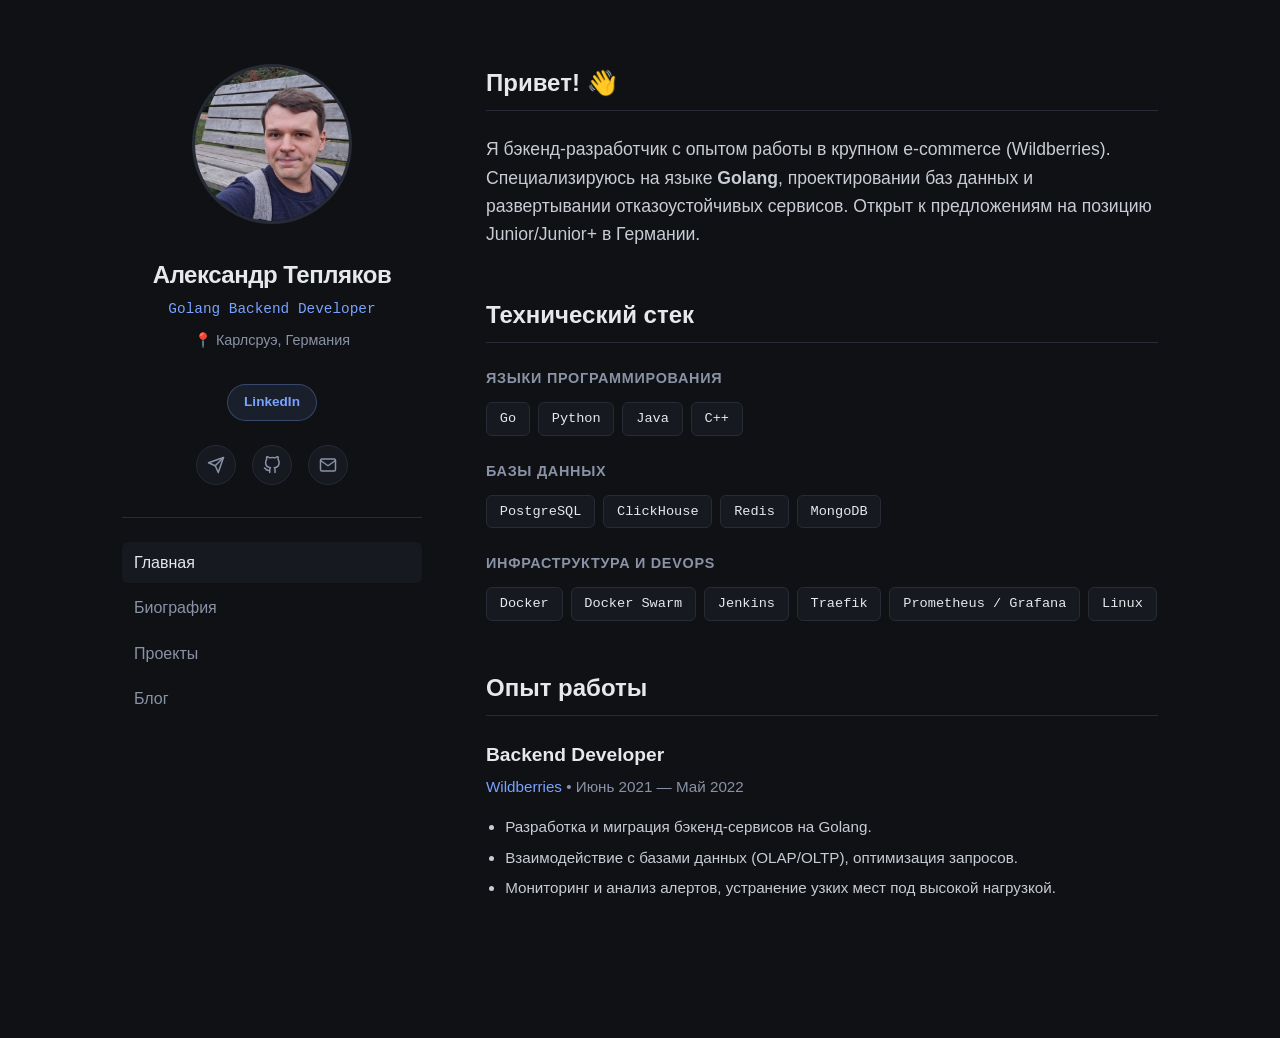
==== portfolio/front/index.html @ ede5eae7 "feat: initial commit - portfolio site with docker and nginx" ====
<!DOCTYPE html>
<html lang="ru">
<head>
  <meta charset="UTF-8" />
  <meta name="viewport" content="width=device-width, initial-scale=1.0" />
  <title>Александр Тепляков — Golang Developer</title>
  <meta name="description" content="Backend-разработчик на Golang. Проектирую API, базы данных и разворачиваю сервисы в Docker." />
  <link rel="stylesheet" href="assets/style.css" />
</head>
<body>
  <div class="layout">
    <!-- ЛЕВАЯ КОЛОНКА (Профиль) -->
    <aside class="sidebar">
      <!-- Аватарка -->
      <img src="assets/images/photo_round.jpg" alt="Александр Тепляков" class="avatar" />
      
      <h1>Александр Тепляков</h1>
      <p class="role">Golang Backend Developer</p>
      <p class="location">📍 Карлсруэ, Германия</p>

      <a href="https://www.linkedin.com/in/aleksandr-tepliakov" target="_blank" class="linkedin-btn">LinkedIn</a>
      
      <!-- Соцсети (иконки в ряд) -->
      <div class="social-icons">
        <a href="https://t.me/GrajdaninSvobod" target="_blank" title="Telegram">
          <svg viewBox="0 0 24 24" fill="none" stroke="currentColor" stroke-width="2" stroke-linecap="round" stroke-linejoin="round"><line x1="22" y1="2" x2="11" y2="13"></line><polygon points="22 2 15 22 11 13 2 9 22 2"></polygon></svg>
        </a>
        <a href="https://github.com/AlexanderGrS" target="_blank" title="GitHub">
          <svg viewBox="0 0 24 24" fill="none" stroke="currentColor" stroke-width="2" stroke-linecap="round" stroke-linejoin="round"><path d="M9 19c-5 1.5-5-2.5-7-3m14 6v-3.87a3.37 3.37 0 0 0-.94-2.61c3.14-.35 6.44-1.54 6.44-7A5.44 5.44 0 0 0 20 4.77 5.07 5.07 0 0 0 19.91 1S18.73.65 16 2.48a13.38 13.38 0 0 0-7 0C6.27.65 5.09 1 5.09 1A5.07 5.07 0 0 0 5 4.77a5.44 5.44 0 0 0-1.5 3.78c0 5.42 3.3 6.61 6.44 7A3.37 3.37 0 0 0 9 18.13V22"></path></svg>
        </a>
        <a href="mailto:sasha.stworktm@gmail.com" title="Email">
          <svg viewBox="0 0 24 24" fill="none" stroke="currentColor" stroke-width="2" stroke-linecap="round" stroke-linejoin="round"><path d="M4 4h16c1.1 0 2 .9 2 2v12c0 1.1-.9 2-2 2H4c-1.1 0-2-.9-2-2V6c0-1.1.9-2 2-2z"></path><polyline points="22,6 12,13 2,6"></polyline></svg>
        </a>
      </div>

      <!-- Навигация по разделам -->
      <nav class="main-nav">
        <a href="/index.html" class="active">Главная</a>
        <a href="/bio.html">Биография</a>
        <a href="/projects.html">Проекты</a>
        <a href="/blog.html">Блог</a>
      </nav>
    </aside>

    <!-- ПРАВАЯ КОЛОНКА (Контент) -->
    <main class="content">
      <section class="about">
        <h2>Привет! 👋</h2>
        <p>
          Я бэкенд-разработчик с опытом работы в крупном e-commerce (Wildberries). 
          Специализируюсь на языке <strong>Golang</strong>, проектировании баз данных и развертывании отказоустойчивых сервисов. 
          Открыт к предложениям на позицию Junior/Junior+ в Германии.
        </p>
      </section>

      <section class="skills">
        <h2>Технический стек</h2>
        
        <div class="skill-group">
          <h3>Языки программирования</h3>
          <div class="tags">
            <span class="tag">Go</span>
            <span class="tag">Python</span>
            <span class="tag">Java</span>
            <span class="tag">C++</span>
          </div>
        </div>

        <div class="skill-group">
          <h3>Базы данных</h3>
          <div class="tags">
            <span class="tag">PostgreSQL</span>
            <span class="tag">ClickHouse</span>
            <span class="tag">Redis</span>
            <span class="tag">MongoDB</span>
          </div>
        </div>

        <div class="skill-group">
          <h3>Инфраструктура и DevOps</h3>
          <div class="tags">
            <span class="tag">Docker</span>
            <span class="tag">Docker Swarm</span>
            <span class="tag">Jenkins</span>
            <span class="tag">Traefik</span>
            <span class="tag">Prometheus / Grafana</span>
            <span class="tag">Linux</span>
          </div>
        </div>
      </section>

      <section class="experience">
        <h2>Опыт работы</h2>
        <div class="job">
          <h3>Backend Developer</h3>
          <p class="company">Wildberries <span class="dates">• Июнь 2021 — Май 2022</span></p>
          <ul>
            <li>Разработка и миграция бэкенд-сервисов на Golang.</li>
            <li>Взаимодействие с базами данных (OLAP/OLTP), оптимизация запросов.</li>
            <li>Мониторинг и анализ алертов, устранение узких мест под высокой нагрузкой.</li>
          </ul>
        </div>
      </section>
    </main>
  </div>
</body>
</html>
---- portfolio/front/assets/style.css ----
:root {
  --bg: #0f1115;
  --surface: #161920; /* Цвет для карточек и панелей */
  --fg: #e6e8eb;
  --muted: #8a92a6;
  --accent: #7aa2ff;
  --border: #262b36;
}

* { box-sizing: border-box; }

html, body {
  margin: 0;
  padding: 0;
  background: var(--bg);
  color: var(--fg);
  font-family: -apple-system, BlinkMacSystemFont, "Segoe UI", Roboto, sans-serif;
  line-height: 1.6;
  -webkit-font-smoothing: antialiased;
}

/* --- СЕТКА МАКЕТА --- */
.layout {
  max-width: 1100px; /* Теперь сайт шире */
  margin: 0 auto;
  padding: 4rem 2rem;
  display: grid;
  grid-template-columns: 300px 1fr; /* Левая колонка 300px, правая - остальное */
  gap: 4rem; /* Расстояние между колонками */
  align-items: start;
}

/* --- ЛЕВАЯ КОЛОНКА --- */
.sidebar {
  position: sticky; /* Колонка "прилипает" при скролле */
  top: 4rem;
  text-align: center;
}

.avatar {
  width: 160px;
  height: 160px;
  border-radius: 50%; /* Делает картинку круглой */
  object-fit: cover; /* Чтобы фото не плющилось */
  border: 3px solid var(--border);
  margin-bottom: 1.5rem;
  background-color: var(--surface);
}

.sidebar h1 {
  font-size: 1.5rem;
  margin: 0 0 0.25rem;
  letter-spacing: -0.02em;
}

.role {
  color: var(--accent);
  font-family: ui-monospace, "SF Mono", Menlo, monospace;
  font-size: 0.9rem;
  margin: 0 0 0.5rem;
}

.location {
  color: var(--muted);
  font-size: 0.9rem;
  margin: 0 0 2rem;
}

/* Кнопка LinkedIn */
.linkedin-btn {
  display: inline-block;
  margin-bottom: 1.5rem;
  padding: 0.4rem 1rem;
  background: rgba(122, 162, 255, 0.1);
  color: var(--accent);
  border: 1px solid rgba(122, 162, 255, 0.3);
  border-radius: 20px;
  text-decoration: none;
  font-size: 0.85rem;
  font-weight: 600;
  transition: all 0.2s ease;
}

.linkedin-btn:hover {
  background: var(--accent);
  color: var(--bg);
  transform: translateY(-2px);
}

/* Соцсети */
.social-icons {
  display: flex;
  justify-content: center;
  gap: 1rem;
  margin-bottom: 2rem;
}

.social-icons a {
  display: flex;
  align-items: center;
  justify-content: center;
  width: 40px;
  height: 40px;
  background: var(--surface);
  border: 1px solid var(--border);
  border-radius: 50%; /* Круглые кнопки */
  color: var(--muted);
  transition: all 0.2s ease;
}

.social-icons a:hover {
  color: var(--accent);
  border-color: var(--accent);
  transform: translateY(-2px); /* Легкий подскок при наведении */
}

.social-icons svg {
  width: 18px;
  height: 18px;
}

/* Навигация по сайту */
.main-nav {
  display: flex;
  flex-direction: column;
  gap: 0.25rem;
  text-align: left;
  border-top: 1px solid var(--border);
  padding-top: 1.5rem;
}

.main-nav a {
  color: var(--muted);
  text-decoration: none;
  padding: 0.5rem 0.75rem;
  border-radius: 6px;
  transition: all 0.2s ease;
  font-weight: 500;
}

.main-nav a:hover, .main-nav a.active {
  background: var(--surface);
  color: var(--fg);
}

/* --- ПРАВАЯ КОЛОНКА (КОНТЕНТ) --- */
.content h2 {
  font-size: 1.5rem;
  margin-top: 0;
  margin-bottom: 1.5rem;
  border-bottom: 1px solid var(--border);
  padding-bottom: 0.5rem;
}

.about p {
  font-size: 1.1rem;
  color: #c8ccd4;
  margin-bottom: 3rem;
}

/* Секция навыков */
.skills {
  margin-bottom: 3rem;
}

.skill-group {
  margin-bottom: 1.5rem;
}

.skill-group h3 {
  font-size: 0.9rem;
  color: var(--muted);
  text-transform: uppercase;
  letter-spacing: 0.05em;
  margin-bottom: 0.75rem;
}

.tags {
  display: flex;
  flex-wrap: wrap;
  gap: 0.5rem;
}

.tag {
  background: var(--surface);
  border: 1px solid var(--border);
  color: var(--fg);
  padding: 0.3rem 0.8rem;
  border-radius: 6px;
  font-family: ui-monospace, "SF Mono", Menlo, monospace;
  font-size: 0.85rem;
}

/* Секция опыта */
.job {
  margin-bottom: 2rem;
}

.job h3 {
  margin: 0 0 0.25rem;
  font-size: 1.2rem;
}

.company {
  color: var(--accent);
  font-weight: 500;
  margin: 0 0 1rem;
  font-size: 0.95rem;
}

.dates {
  color: var(--muted);
  font-weight: normal;
}

.job ul {
  margin: 0;
  padding-left: 1.2rem;
  color: #c8ccd4;
}

.job li {
  margin-bottom: 0.5rem;
}

/* --- АДАПТИВНОСТЬ (МОБИЛЬНЫЕ) --- */
@media (max-width: 800px) {
  .layout {
    grid-template-columns: 1fr; /* Складываем в одну колонку */
    gap: 2rem;
    padding: 2rem 1rem;
  }

  .sidebar {
    position: static; /* Убираем "прилипание" на телефонах */
    text-align: center;
  }

  .links {
    flex-direction: row; /* Ссылки в ряд на мобилке */
    flex-wrap: wrap;
    justify-content: center;
  }
  
  .links a {
    width: auto;
  }
}

/* --- СТИЛИ ДЛЯ БИОГРАФИИ --- */

.bio-intro {
  display: flex;
  gap: 2rem;
  align-items: flex-start;
  margin-bottom: 3rem;
}

.bio-photo {
  width: 280px;
  border-radius: 12px;
  object-fit: cover;
  border: 1px solid var(--border);
  box-shadow: 0 10px 30px rgba(0,0,0,0.3);
}

.bio-text-short p {
  margin-top: 0;
}

/* Таймлайн */
.timeline {
  border-left: 2px solid var(--border);
  padding-left: 1.5rem;
  margin-left: 1rem;
  margin-bottom: 3rem;
}

.timeline-item {
  position: relative;
  margin-bottom: 2rem;
}

.timeline-item::before {
  content: '';
  position: absolute;
  left: -1.95rem;
  top: 0.25rem;
  width: 12px;
  height: 12px;
  border-radius: 50%;
  background: var(--accent);
  border: 2px solid var(--bg);
}

.timeline-date {
  font-family: ui-monospace, monospace;
  color: var(--accent);
  font-weight: bold;
  font-size: 0.9rem;
  margin-bottom: 0.25rem;
}

.timeline-content h3 {
  margin: 0 0 0.5rem;
  font-size: 1.1rem;
}

.timeline-content p {
  margin: 0;
  color: var(--muted);
  font-size: 0.95rem;
}

/* Карточки активизма */
.card-grid {
  display: grid;
  grid-template-columns: repeat(auto-fit, minmax(240px, 1fr));
  gap: 1rem;
  margin-top: 1.5rem;
  margin-bottom: 2rem;
}

.card {
  background: var(--surface);
  border: 1px solid var(--border);
  padding: 1.5rem;
  border-radius: 12px;
}

.card h4 {
  margin: 0 0 0.5rem;
  color: var(--accent);
  font-size: 1rem;
}

.card p {
  margin: 0;
  font-size: 0.9rem;
  color: var(--muted);
}

/* Аккордеон (Спойлер) */
.press-details {
  background: var(--surface);
  border: 1px solid var(--border);
  border-radius: 8px;
  padding: 1rem;
  margin-top: 2rem;
  cursor: pointer;
}

.press-details summary {
  font-weight: 600;
  color: var(--fg);
  outline: none;
}

.press-details summary:hover {
  color: var(--accent);
}

.press-content {
  margin-top: 1rem;
  padding-top: 1rem;
  border-top: 1px solid var(--border);
  font-size: 0.95rem;
}

.press-content a {
  color: var(--accent);
  text-decoration: none;
}

.press-content a:hover {
  text-decoration: underline;
}

/* --- МОБИЛЬНАЯ АДАПТАЦИЯ --- */
@media (max-width: 800px) {
  .bio-intro {
    flex-direction: column;
    align-items: center;
    text-align: center;
  }
  .bio-photo {
    width: 100%;
    max-width: 300px;
  }
  .timeline {
    margin-left: 0;
  }
}

/* Выделение главного навыка */ /* Конец второй версии стилей биографии */
.highlight-tag {
  background: rgba(122, 162, 255, 0.15); /* Прозрачный синий акцент */
  border-color: var(--accent);
  color: var(--accent);
  font-weight: bold;
}

/* Стили для списка языков */
.languages ul {
  display: flex;
  flex-wrap: wrap;
  gap: 1.5rem;
  padding: 0;
  list-style: none;
}

.languages li {
  background: var(--surface);
  border: 1px solid var(--border);
  padding: 0.5rem 1rem;
  border-radius: 8px;
  font-size: 0.95rem;
  color: var(--fg);
}

/* Чуть уменьшим отступы внутри карточек опыта для компактности */
.job ul {
  padding-left: 1.2rem;
}
.job li {
  margin-bottom: 0.4rem;
  font-size: 0.95rem;
  color: #c8ccd4;
}

/* Конец второй версии стилей биографии */

/* Стили для языковых карточек */
.lang-grid {
  display: grid;
  grid-template-columns: repeat(auto-fit, minmax(200px, 1fr));
  gap: 1rem;
}

.lang-card {
  background: var(--surface);
  border: 1px solid var(--border);
  padding: 1.25rem;
  border-radius: 8px;
}

.lang-card h4 {
  margin: 0 0 0.5rem;
  font-size: 1rem;
  color: var(--fg);
}

.lang-card p {
  margin: 0;
  font-size: 0.9rem;
  color: var(--muted);
}

/* Карточка-заглушка */
.card-placeholder {
  border-style: dashed;
  background: transparent;
  opacity: 0.7;
}

.card-placeholder h4 {
  color: var(--muted);
}

/* Конец 3 части со стилями для био*/
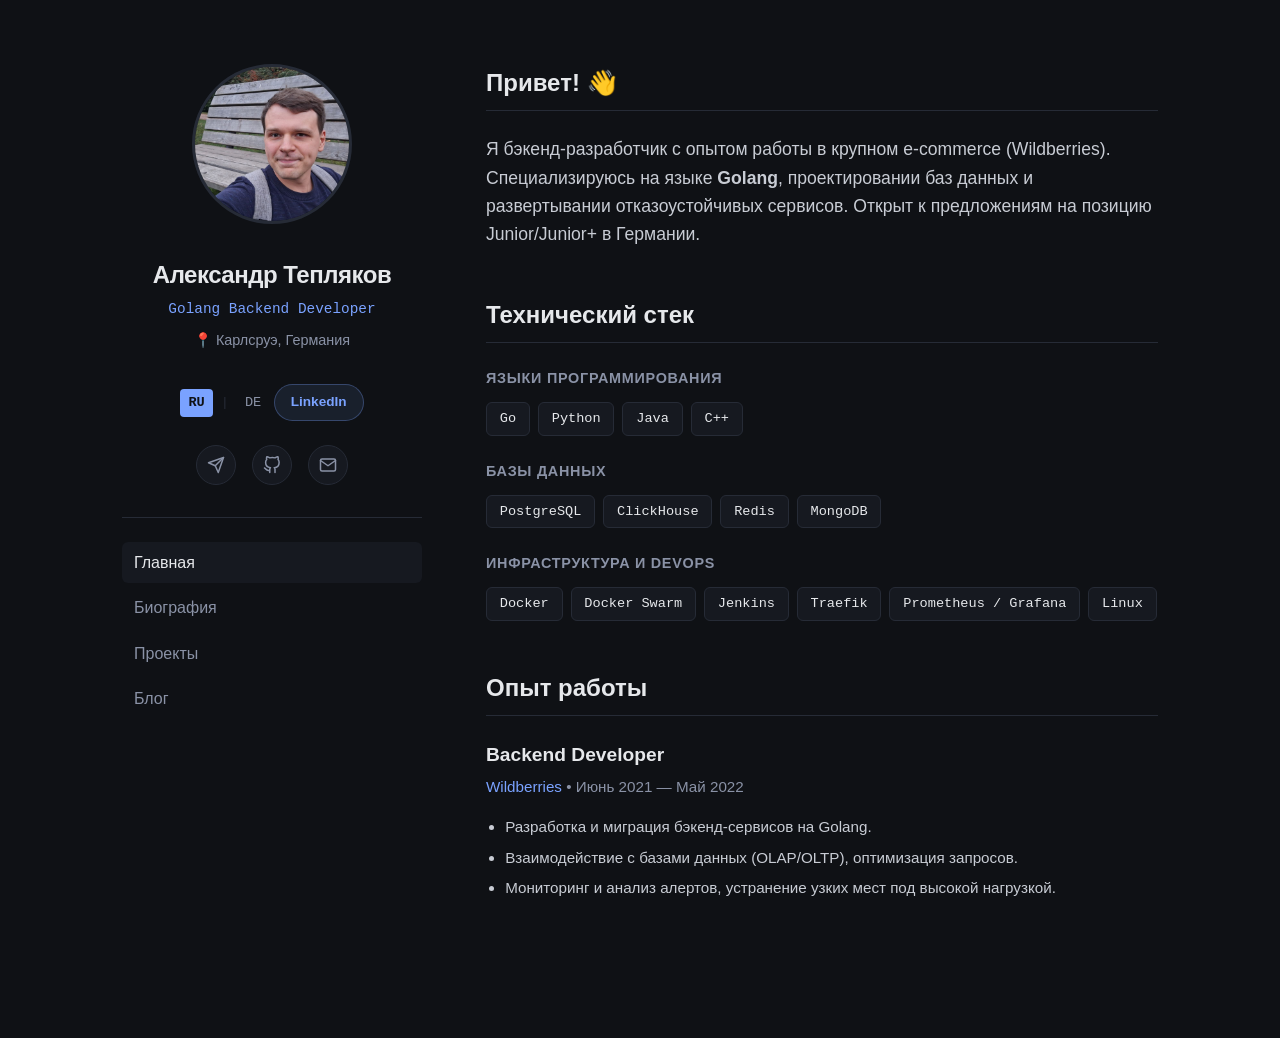
==== commit 9d1b6030: "commit 0.11 - добавил немецкую версию. Всем спасибо!" ====
--- a/portfolio/front/index.html
+++ b/portfolio/front/index.html
@@ -18,6 +18,11 @@
       <p class="role">Golang Backend Developer</p>
       <p class="location">📍 Карлсруэ, Германия</p>
 
+      <div class="lang-switch">
+        <a href="index.html" class="active">RU</a>
+        <span style="color: var(--border);">|</span>
+        <a href="index_de.html">DE</a>
+      </div>
       <a href="https://www.linkedin.com/in/aleksandr-tepliakov" target="_blank" class="linkedin-btn">LinkedIn</a>
       
       <!-- Соцсети (иконки в ряд) -->
--- a/portfolio/front/assets/style.css
+++ b/portfolio/front/assets/style.css
@@ -64,6 +64,34 @@
   color: var(--muted);
   font-size: 0.9rem;
   margin: 0 0 2rem;
+}
+
+/* Переключатель языков */
+.lang-switch {
+  display: inline-flex;
+  align-items: center;
+  gap: 0.5rem;
+  margin-bottom: 1.5rem;
+  font-size: 0.85rem;
+  font-family: ui-monospace, monospace;
+}
+
+.lang-switch a {
+  color: var(--muted);
+  text-decoration: none;
+  padding: 0.2rem 0.5rem;
+  border-radius: 4px;
+  transition: all 0.2s;
+}
+
+.lang-switch a:hover {
+  color: var(--accent);
+}
+
+.lang-switch a.active {
+  color: var(--bg);
+  background: var(--accent);
+  font-weight: bold;
 }
 
 /* Кнопка LinkedIn */
